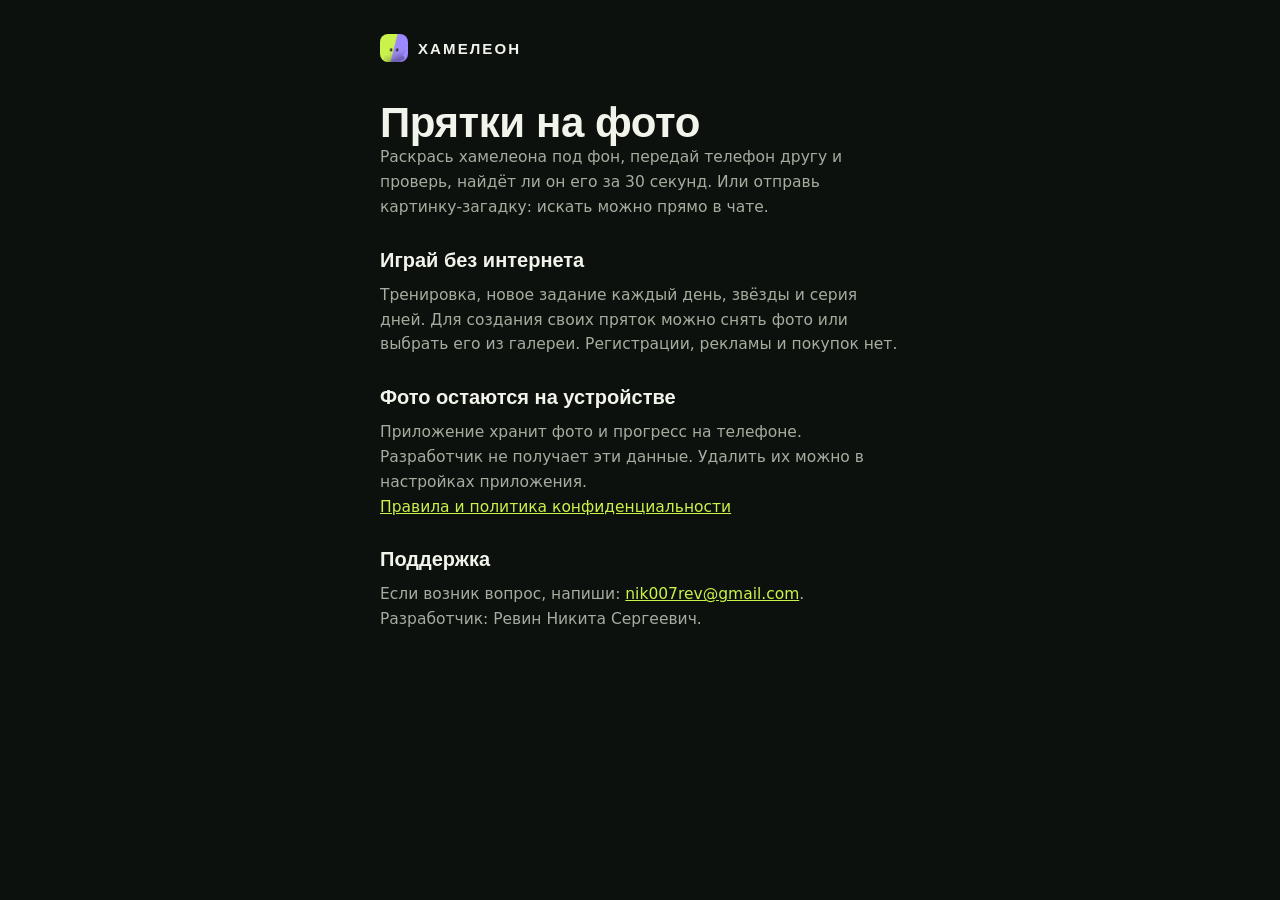
==== index.html @ a5609799 "Publish offline Chameleon support and privacy pages" ====
<!doctype html>
<html lang="ru"><head><meta charset="utf-8"><meta name="viewport" content="width=device-width, initial-scale=1"><title>Хамелеон — прятки на фото</title><meta name="description" content="Прятки на фото без интернета: найди, раскрась и спрячь хамелеона. Поддержка и политика конфиденциальности."><link rel="icon" href="./icon.png"><link rel="stylesheet" href="./style.css"></head><body><main class="wrap doc"><div class="top"><a class="brand" href="./"><img src="./icon.png" alt="">ХАМЕЛЕОН</a></div><div class="gap2"></div><h1>Прятки на фото</h1><p>Раскрась хамелеона под фон, передай телефон другу и проверь, найдёт ли он его за 30 секунд. Или отправь картинку-загадку: искать можно прямо в чате.</p><h2>Играй без интернета</h2><p>Тренировка, новое задание каждый день, звёзды и серия дней. Для создания своих пряток можно снять фото или выбрать его из галереи. Регистрации, рекламы и покупок нет.</p><h2>Фото остаются на устройстве</h2><p>Приложение хранит фото и прогресс на телефоне. Разработчик не получает эти данные. Удалить их можно в настройках приложения.</p><p><a href="./privacy.html">Правила и политика конфиденциальности</a></p><h2>Поддержка</h2><p>Если возник вопрос, напиши: <a href="mailto:nik007rev@gmail.com">nik007rev@gmail.com</a>.</p><p>Разработчик: Ревин Никита Сергеевич.</p></main></body></html>
---- style.css ----
:root{--bg:#0D110E;--bg2:#121813;--card:#182019;--card2:#202A21;--line:rgba(232,244,222,.09);--text:#F1F4EA;--dim:#A4AE9F;--faint:#6C7768;--lime:#C9F24A;--teal:#3CDDBF;--violet:#9C88FF;--coral:#FF5C6C;--ink:#0F160A}
*{box-sizing:border-box;margin:0;padding:0}
html,body{background:var(--bg);color:var(--text);font-family:Onest,system-ui,-apple-system,sans-serif;-webkit-font-smoothing:antialiased}
body{min-height:100vh;min-height:100dvh}
a{color:var(--lime)}
.wrap{max-width:560px;margin:0 auto;padding:20px 20px 48px}
.top{display:flex;align-items:center;justify-content:space-between;height:56px}
.brand{font-family:Unbounded,sans-serif;font-weight:800;letter-spacing:.14em;font-size:15px;color:var(--text);text-decoration:none;display:flex;align-items:center;gap:10px}
.brand img{width:28px;height:28px;border-radius:8px}
.caps{font-family:Unbounded,sans-serif;font-weight:600;font-size:11px;letter-spacing:.14em;text-transform:uppercase;color:var(--dim)}
h1{font-family:Unbounded,sans-serif;font-weight:800;font-size:clamp(30px,8.4vw,42px);line-height:1.08;letter-spacing:-.01em}
h2{font-family:Unbounded,sans-serif;font-weight:700;font-size:20px;line-height:1.25}
h3{font-family:Unbounded,sans-serif;font-weight:600;font-size:15px;line-height:1.3}
p{font-size:16px;line-height:1.55;color:var(--dim)}
.lime{color:var(--lime)}
.card{background:var(--card);border:1px solid var(--line);border-radius:28px;padding:20px}
.btn{display:flex;align-items:center;justify-content:center;gap:10px;height:60px;border-radius:22px;font-family:Unbounded,sans-serif;font-weight:700;font-size:16px;text-decoration:none;border:0;cursor:pointer;width:100%;transition:transform .12s}
.btn:active{transform:scale(.97)}
.btn.primary{background:var(--lime);color:var(--ink)}
.btn.secondary{background:var(--card2);color:var(--text)}
.btn[aria-disabled=true]{opacity:.45;pointer-events:none}
.gap{height:12px}.gap2{height:24px}
.mascot{display:block}
.mascot .body{animation:cham 9s linear infinite}
.mascot .eye{transform-box:fill-box;transform-origin:center;animation:blink 3.6s infinite}
@keyframes cham{0%,100%{fill:var(--lime)}25%{fill:var(--teal)}50%{fill:var(--violet)}75%{fill:#FFC94A}}
@keyframes blink{0%,94%,100%{transform:scaleY(1)}96%{transform:scaleY(.12)}}
.code{font-family:Unbounded,sans-serif;font-weight:800;font-size:40px;letter-spacing:.18em;color:var(--lime)}
.row{display:flex;gap:10px}
.tile{flex:1;background:var(--card);border:1px solid var(--line);border-radius:22px;padding:14px}
.tile b{display:block;font-family:Unbounded,sans-serif;font-weight:600;font-size:15px;color:var(--text);margin-bottom:2px}
.tile span{font-size:13.5px;color:var(--dim)}
.steps{display:grid;gap:10px}
.step{display:flex;gap:14px;background:var(--card);border:1px solid var(--line);border-radius:22px;padding:16px}
.step i{flex:0 0 34px;height:34px;border-radius:11px;background:#2A352B;color:var(--lime);font-style:normal;font-family:Unbounded,sans-serif;font-weight:600;display:flex;align-items:center;justify-content:center}
.foot{margin-top:40px;font-size:13px;color:var(--faint);text-align:center;line-height:1.7}
.foot a{color:var(--dim)}
.doc h2{margin:28px 0 10px}.doc p,.doc li{font-size:15.5px;line-height:1.6;color:var(--dim)}.doc ul{padding-left:20px;display:grid;gap:6px}
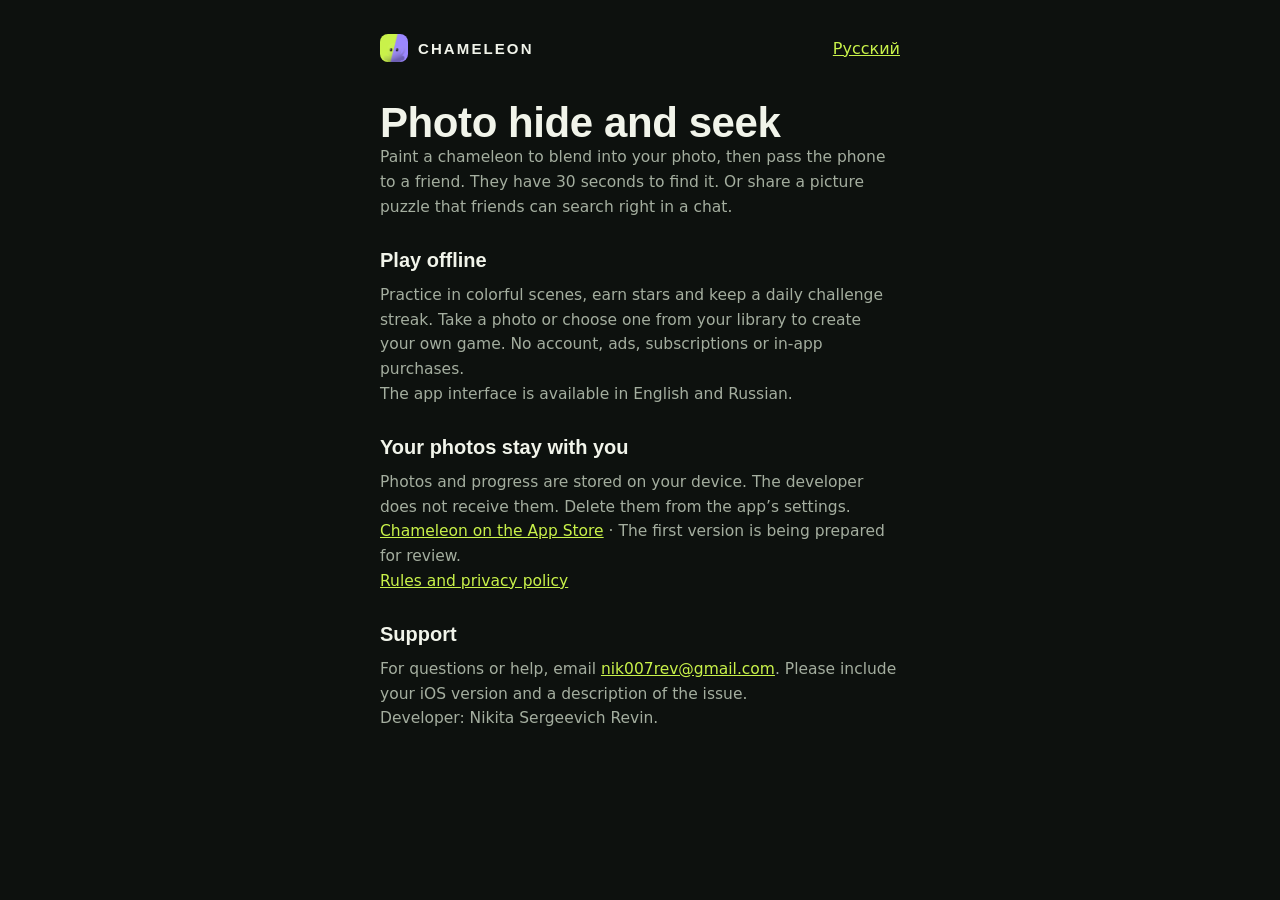
==== commit 347f10e7: "Add English and Russian support and privacy pages" ====
--- a/index.html
+++ b/index.html
@@ -1,2 +1,2 @@
 <!doctype html>
-<html lang="ru"><head><meta charset="utf-8"><meta name="viewport" content="width=device-width, initial-scale=1"><title>Хамелеон — прятки на фото</title><meta name="description" content="Прятки на фото без интернета: найди, раскрась и спрячь хамелеона. Поддержка и политика конфиденциальности."><link rel="icon" href="./icon.png"><link rel="stylesheet" href="./style.css"></head><body><main class="wrap doc"><div class="top"><a class="brand" href="./"><img src="./icon.png" alt="">ХАМЕЛЕОН</a></div><div class="gap2"></div><h1>Прятки на фото</h1><p>Раскрась хамелеона под фон, передай телефон другу и проверь, найдёт ли он его за 30 секунд. Или отправь картинку-загадку: искать можно прямо в чате.</p><h2>Играй без интернета</h2><p>Тренировка, новое задание каждый день, звёзды и серия дней. Для создания своих пряток можно снять фото или выбрать его из галереи. Регистрации, рекламы и покупок нет.</p><h2>Фото остаются на устройстве</h2><p>Приложение хранит фото и прогресс на телефоне. Разработчик не получает эти данные. Удалить их можно в настройках приложения.</p><p><a href="./privacy.html">Правила и политика конфиденциальности</a></p><h2>Поддержка</h2><p>Если возник вопрос, напиши: <a href="mailto:nik007rev@gmail.com">nik007rev@gmail.com</a>.</p><p>Разработчик: Ревин Никита Сергеевич.</p></main></body></html>+<html lang="en"><head><meta charset="utf-8"><meta name="viewport" content="width=device-width, initial-scale=1"><title>Chameleon — Photo Hide &amp; Seek</title><meta name="description" content="Paint a chameleon into a photo and challenge your friends to find it. Offline practice, daily puzzles, support and privacy."><link rel="icon" href="./icon.png"><link rel="stylesheet" href="./style.css"></head><body><main class="wrap doc"><div class="top"><a class="brand" href="./"><img src="./icon.png" alt="">CHAMELEON</a><a href="./ru.html" lang="ru">Русский</a></div><div class="gap2"></div><h1>Photo hide and seek</h1><p>Paint a chameleon to blend into your photo, then pass the phone to a friend. They have 30 seconds to find it. Or share a picture puzzle that friends can search right in a chat.</p><h2>Play offline</h2><p>Practice in colorful scenes, earn stars and keep a daily challenge streak. Take a photo or choose one from your library to create your own game. No account, ads, subscriptions or in-app purchases.</p><p>The app interface is available in English and Russian.</p><h2>Your photos stay with you</h2><p>Photos and progress are stored on your device. The developer does not receive them. Delete them from the app’s settings.</p><p><a href="https://apps.apple.com/app/id6820007368">Chameleon on the App Store</a> · The first version is being prepared for review.</p><p><a href="./privacy.html">Rules and privacy policy</a></p><h2>Support</h2><p>For questions or help, email <a href="mailto:nik007rev@gmail.com">nik007rev@gmail.com</a>. Please include your iOS version and a description of the issue.</p><p>Developer: Nikita Sergeevich Revin.</p></main></body></html>
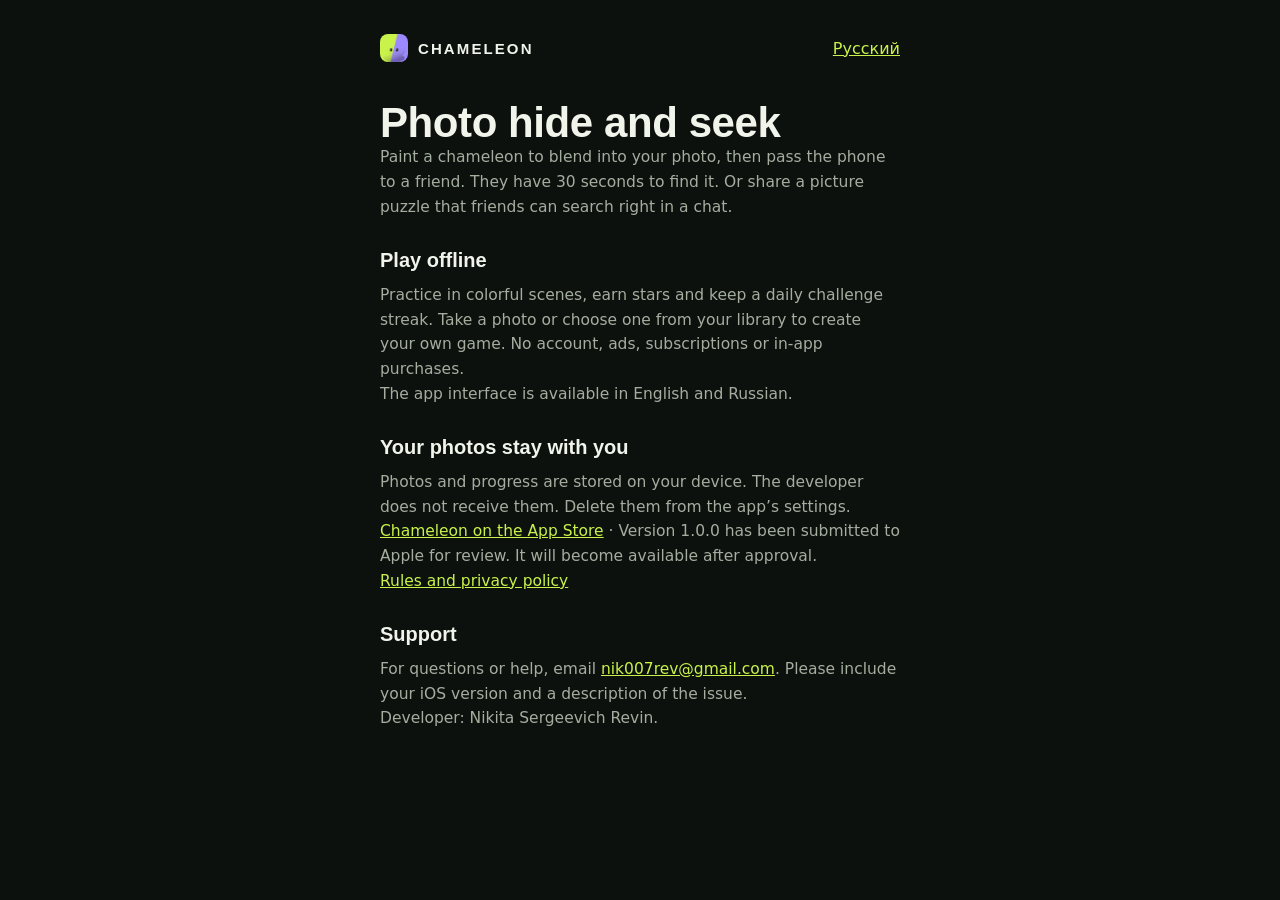
==== commit 189270d3: "Update Chameleon submission status and bilingual support" ====
--- a/index.html
+++ b/index.html
@@ -1,2 +1,2 @@
 <!doctype html>
-<html lang="en"><head><meta charset="utf-8"><meta name="viewport" content="width=device-width, initial-scale=1"><title>Chameleon — Photo Hide &amp; Seek</title><meta name="description" content="Paint a chameleon into a photo and challenge your friends to find it. Offline practice, daily puzzles, support and privacy."><link rel="icon" href="./icon.png"><link rel="stylesheet" href="./style.css"></head><body><main class="wrap doc"><div class="top"><a class="brand" href="./"><img src="./icon.png" alt="">CHAMELEON</a><a href="./ru.html" lang="ru">Русский</a></div><div class="gap2"></div><h1>Photo hide and seek</h1><p>Paint a chameleon to blend into your photo, then pass the phone to a friend. They have 30 seconds to find it. Or share a picture puzzle that friends can search right in a chat.</p><h2>Play offline</h2><p>Practice in colorful scenes, earn stars and keep a daily challenge streak. Take a photo or choose one from your library to create your own game. No account, ads, subscriptions or in-app purchases.</p><p>The app interface is available in English and Russian.</p><h2>Your photos stay with you</h2><p>Photos and progress are stored on your device. The developer does not receive them. Delete them from the app’s settings.</p><p><a href="https://apps.apple.com/app/id6820007368">Chameleon on the App Store</a> · The first version is being prepared for review.</p><p><a href="./privacy.html">Rules and privacy policy</a></p><h2>Support</h2><p>For questions or help, email <a href="mailto:nik007rev@gmail.com">nik007rev@gmail.com</a>. Please include your iOS version and a description of the issue.</p><p>Developer: Nikita Sergeevich Revin.</p></main></body></html>
+<html lang="en"><head><meta charset="utf-8"><meta name="viewport" content="width=device-width, initial-scale=1"><title>Chameleon — Photo Hide &amp; Seek</title><meta name="description" content="Paint a chameleon into a photo and challenge your friends to find it. Offline practice, daily puzzles, support and privacy."><link rel="icon" href="./icon.png"><link rel="stylesheet" href="./style.css"></head><body><main class="wrap doc"><div class="top"><a class="brand" href="./"><img src="./icon.png" alt="">CHAMELEON</a><a href="./ru.html" lang="ru">Русский</a></div><div class="gap2"></div><h1>Photo hide and seek</h1><p>Paint a chameleon to blend into your photo, then pass the phone to a friend. They have 30 seconds to find it. Or share a picture puzzle that friends can search right in a chat.</p><h2>Play offline</h2><p>Practice in colorful scenes, earn stars and keep a daily challenge streak. Take a photo or choose one from your library to create your own game. No account, ads, subscriptions or in-app purchases.</p><p>The app interface is available in English and Russian.</p><h2>Your photos stay with you</h2><p>Photos and progress are stored on your device. The developer does not receive them. Delete them from the app’s settings.</p><p><a href="https://apps.apple.com/app/id6820007368">Chameleon on the App Store</a> · Version 1.0.0 has been submitted to Apple for review. It will become available after approval.</p><p><a href="./privacy.html">Rules and privacy policy</a></p><h2>Support</h2><p>For questions or help, email <a href="mailto:nik007rev@gmail.com">nik007rev@gmail.com</a>. Please include your iOS version and a description of the issue.</p><p>Developer: Nikita Sergeevich Revin.</p></main></body></html>
